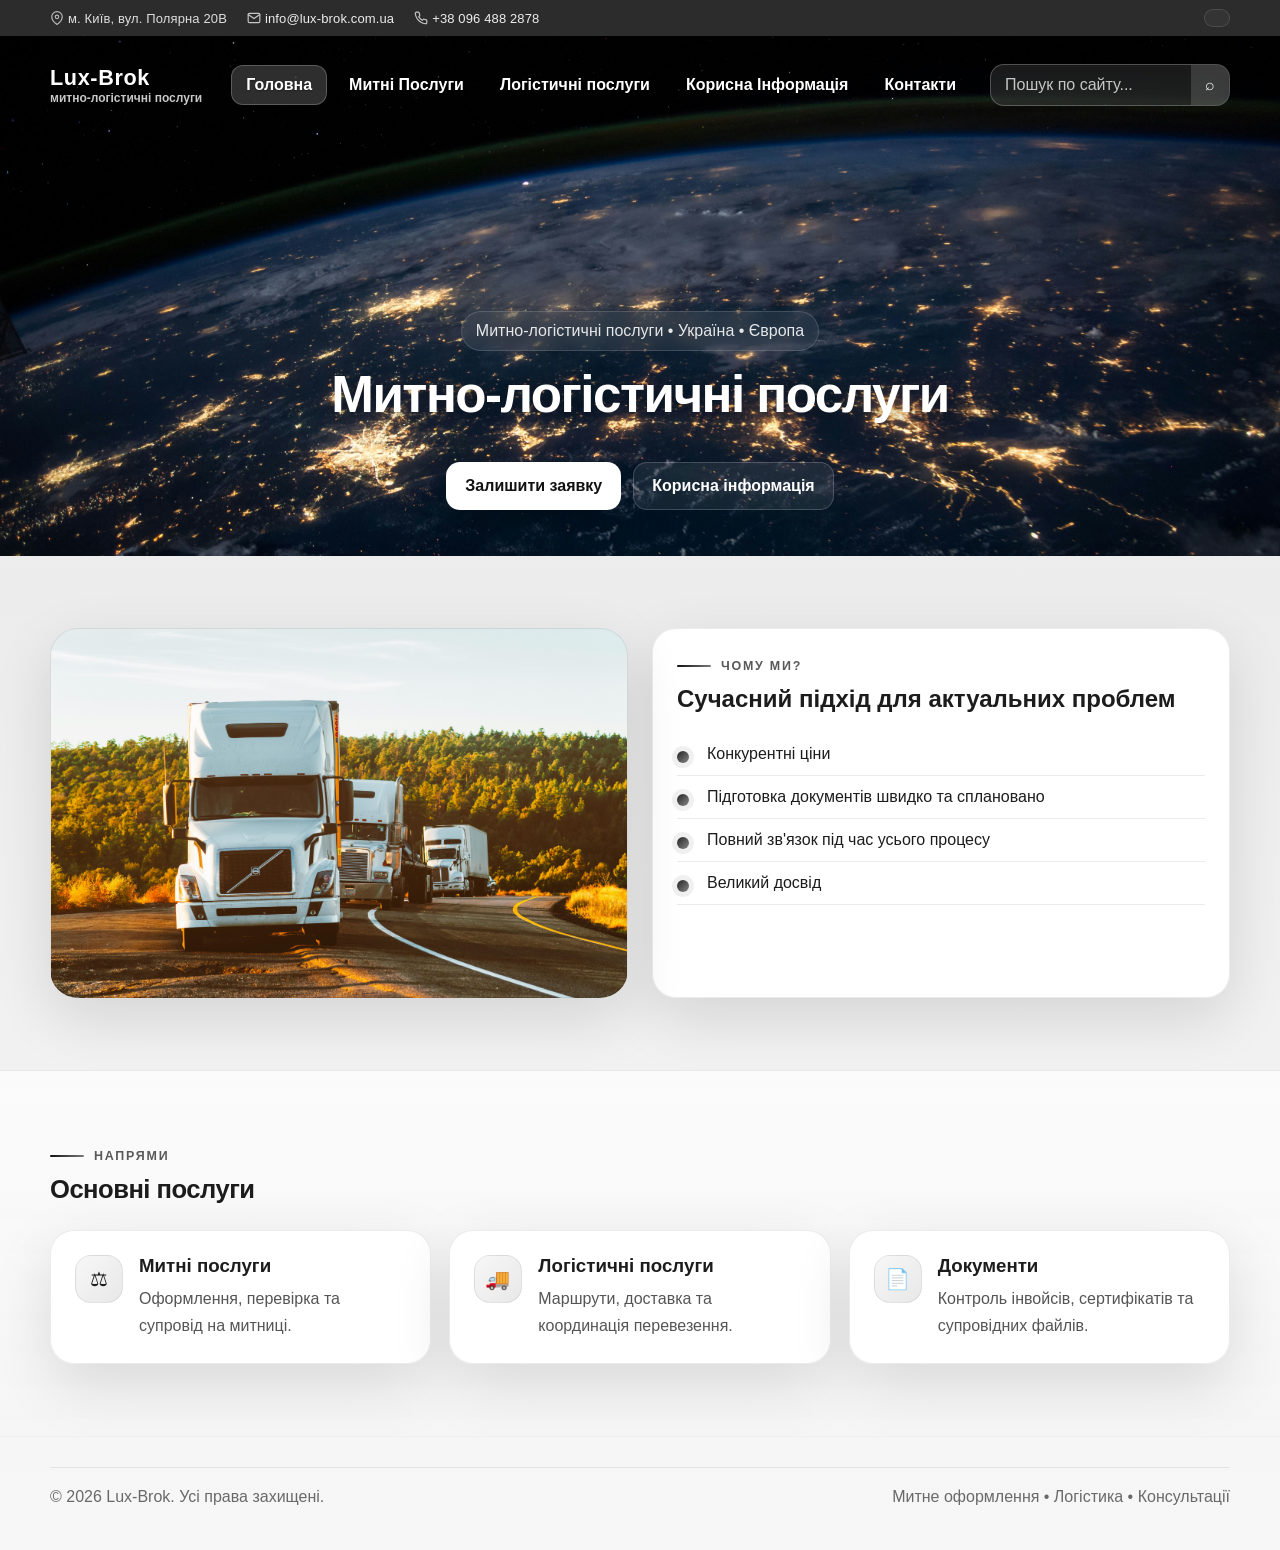
==== index.html @ b7ca9f8e "1" ====
<!doctype html>
<html lang="uk">
<head>
  <meta charset="utf-8">
  <meta name="viewport" content="width=device-width, initial-scale=1">
  <title>Lux-Brok — Головна</title>
  <link rel="stylesheet" href="styles.css">
</head>
<body class="no-scroll">
  <a href="#maincontent" class="skip-link">Перейти до вмісту</a>
  <div class="loader" aria-hidden="true">
    <div class="loader-wrap">
      <div class="loader-ring"></div>
      <div>
        <div style="font-size:1.15rem;font-weight:800;letter-spacing:.06em;">LUX-BROK</div>
        <div style="margin-top:6px;color:rgba(255,255,255,.74)">Завантаження сторінки</div>
      </div>
      <div class="loader-dots" aria-hidden="true"><span></span><span></span><span></span></div>
    </div>
  </div>

  <div class="topbar">
    <div class="container inner">
      <div class="meta">
        <span><svg width="14" height="14" fill="none" stroke="currentColor" stroke-width="2" viewBox="0 0 24 24" stroke-linecap="round" stroke-linejoin="round" style="vertical-align:-2px; margin-right:4px;"><path d="M21 10c0 7-9 13-9 13s-9-6-9-13a9 9 0 0 1 18 0z"></path><circle cx="12" cy="10" r="3"></circle></svg>м. Київ, вул. Полярна 20В</span>
        <a href="mailto:info@lux-brok.com.ua"><svg width="14" height="14" fill="none" stroke="currentColor" stroke-width="2" viewBox="0 0 24 24" stroke-linecap="round" stroke-linejoin="round" style="vertical-align:-2px; margin-right:4px;"><path d="M4 4h16c1.1 0 2 .9 2 2v12c0 1.1-.9 2-2 2H4c-1.1 0-2-.9-2-2V6c0-1.1.9-2 2-2z"></path><polyline points="22,6 12,13 2,6"></polyline></svg>info@lux-brok.com.ua</a>
        <a href="tel:+380964882878"><svg width="14" height="14" fill="none" stroke="currentColor" stroke-width="2" viewBox="0 0 24 24" stroke-linecap="round" stroke-linejoin="round" style="vertical-align:-2px; margin-right:4px;"><path d="M22 16.92v3a2 2 0 0 1-2.18 2 19.79 19.79 0 0 1-8.63-3.07 19.5 19.5 0 0 1-6-6 19.79 19.79 0 0 1-3.07-8.67A2 2 0 0 1 4.11 2h3a2 2 0 0 1 2 1.72 12.84 12.84 0 0 0 .7 2.81 2 2 0 0 1-.45 2.11L8.09 9.91a16 16 0 0 0 6 6l1.27-1.27a2 2 0 0 1 2.11-.45 12.84 12.84 0 0 0 2.81.7A2 2 0 0 1 22 16.92z"></path></svg>+38 096 488 2878</a>
      </div>
      <div class="badge"></div>
    </div>
  </div>

  <header class="site-header">
    <div class="menu-overlay"></div>
    <div class="container nav">
      <a class="brand" href="index.html">
        <span>
          Lux-Brok
          <small>митно-логістичні послуги</small>
        </span>
      </a>

      <div class="mobile-controls">
        <button class="menu-toggle" aria-label="Меню">☰</button>
      </div>

      <nav class="nav-links" aria-label="Головна навігація">
        <button class="menu-close" aria-label="Закрити меню">✕</button>
        
        <div class="search-shell">
          <form class="search-form" role="search" data-site-search aria-label="Пошук по сайту">
            <input data-search-input type="search" placeholder="Пошук по сайту..." aria-label="Пошук по сайту">
            <button type="submit" aria-label="Шукати">⌕</button>
          </form>
          <div class="search-results" data-search-results></div>
        </div>

        <a class="active" href="index.html">Головна</a>
        <a class="" href="customs.html">Митні Послуги</a>
        <a class="" href="logistics.html">Логістичні послуги</a>
        <a class="" href="info.html">Корисна Інформація</a>
        <a class="" href="contacts.html">Контакти</a>

        <div class="mobile-menu-contacts">
          <div class="contact-item">
            <svg width="16" height="16" fill="none" stroke="currentColor" stroke-width="2" viewBox="0 0 24 24"><path d="M21 10c0 7-9 13-9 13s-9-6-9-13a9 9 0 0 1 18 0z"></path><circle cx="12" cy="10" r="3"></circle></svg>
            <span>м. Київ, вул. Полярна 20В</span>
          </div>
          <a href="mailto:info@lux-brok.com.ua" class="contact-item">
            <svg width="16" height="16" fill="none" stroke="currentColor" stroke-width="2" viewBox="0 0 24 24"><path d="M4 4h16c1.1 0 2 .9 2 2v12c0 1.1-.9 2-2 2H4c-1.1 0-2-.9-2-2V6c0-1.1.9-2 2-2z"></path><polyline points="22,6 12,13 2,6"></polyline></svg>
            <span>info@lux-brok.com.ua</span>
          </a>
          <a href="tel:+380964882878" class="contact-item">
            <svg width="16" height="16" fill="none" stroke="currentColor" stroke-width="2" viewBox="0 0 24 24"><path d="M22 16.92v3a2 2 0 0 1-2.18 2 19.79 19.79 0 0 1-8.63-3.07 19.5 19.5 0 0 1-6-6 19.79 19.79 0 0 1-3.07-8.67A2 2 0 0 1 4.11 2h3a2 2 0 0 1 2 1.72 12.84 12.84 0 0 0 .7 2.81 2 2 0 0 1-.45 2.11L8.09 9.91a16 16 0 0 0 6 6l1.27-1.27a2 2 0 0 1 2.11-.45 12.84 12.84 0 0 0 2.81.7A2 2 0 0 1 22 16.92z"></path></svg>
            <span>+38 096 488 2878</span>
          </a>
        </div>
      </nav>
    </div>
  </header>

  <main id="maincontent">
    <section class="hero no-overlay" style="--bg-image: url('images/hero-main.jpg');">
      <div class="container hero-inner">
        <div class="hero-copy reveal">
          <div class="hero-tag">Митно‑логістичні послуги • Україна • Європа</div>
          <h1>Митно‑логістичні послуги</h1>
          <div class="hero-actions">
            <a class="btn primary" href="contacts.html">Залишити заявку</a>
            <a class="btn ghost" href="info.html">Корисна інформація</a>
          </div>
        </div>
      </div>
    </section>
    
    <section class="section">
      <div class="container grid-2">
        <div class="image-panel reveal" style="--bg-image: url('images/panel-why.jpg');" aria-hidden="true"></div>
        <div class="card pad reveal">
          <div class="kicker">Чому ми?</div>
          <h2>Сучасний підхід для актуальних проблем</h2>
          <ul class="list">
            <li>Конкурентні ціни</li>
            <li>Підготовка документів швидко та сплановано</li>
            <li>Повний зв'язок під час усього процесу</li>
            <li>Великий досвід</li>
          </ul>
        </div>
      </div>
    </section>

    <section class="section alt">
      <div class="container">
        <div class="section-head reveal">
          <div>
            <div class="kicker">Напрями</div>
            <h2>Основні послуги</h2>
          </div>
        </div>
        <div class="grid-3 stagger">
          <a href="customs.html" class="card pad">
            <div class="feature">
              <div class="icon">⚖</div>
              <div><h3>Митні послуги</h3><p>Оформлення, перевірка та супровід на митниці.</p></div>
            </div>
          </a>
          <a href="logistics.html" class="card pad">
            <div class="feature">
              <div class="icon">🚚</div>
              <div><h3>Логістичні послуги</h3><p>Маршрути, доставка та координація перевезення.</p></div>
            </div>
          </a>
          <a href="customs.html" class="card pad">
            <div class="feature">
              <div class="icon">📄</div>
              <div><h3>Документи</h3><p>Контроль інвойсів, сертифікатів та супровідних файлів.</p></div>
            </div>
          </a>
        </div>
      </div>
    </section>
  </main>

  <footer class="footer">
    <div class="container inner">
      <div>© <span data-year></span> Lux-Brok. Усі права захищені.</div>
      <div>Митне оформлення • Логістика • Консультації</div>
    </div>
  </footer>
  <script src="script.js"></script>
</body>
</html>
---- styles.css ----
:root{
  --bg:#f1f1f1;
  --bg2:#e7e7e7;
  --surface:rgba(255,255,255,.96);
  --surface-2:rgba(20,20,20,.55);
  --text:#1c1c1c;
  --muted:#6d6d6d;
  --line:rgba(255,255,255,.14);
  --line-dark:rgba(0,0,0,.08);
  --white:#ffffff;
  --black:#111111;
  --gray:#2b2b2b;
  --gray-2:#444444;
  --shadow:0 20px 60px rgba(0,0,0,.12);
  --radius:24px;
  --max:1180px;
}

*{box-sizing:border-box}
html{scroll-behavior:smooth}
body{
  margin:0;
  font-family:Arial,Helvetica,sans-serif;
  color:var(--text);
  background:linear-gradient(180deg,#f6f6f6, #ececec 38%, #f7f7f7 100%);
}
body.no-scroll{overflow:auto}
a{text-decoration:none;color:inherit}
img{max-width:100%;display:block}

.container{
  width:min(var(--max), calc(100% - 32px));
  margin-inline:auto;
}

.skip-link{
  position:absolute;
  left:-999px;
  top:10px;
  background:#fff;
  color:#000;
  padding:10px 14px;
  border-radius:10px;
  z-index:9999;
}
.skip-link:focus{left:12px}

.topbar{
  background:#2c2c2c;
  color:#ededed;
  font-size:13px;
  letter-spacing:.01em;
}
.topbar .inner{
  display:flex;
  justify-content:space-between;
  gap:16px;
  align-items:center;
  padding:9px 0;
  flex-wrap:wrap;
}
.topbar .meta{
  display:flex;
  gap:20px;
  flex-wrap:wrap;
  align-items:center;
}
.topbar .meta span{opacity:.92}
.topbar .meta strong{color:#fff}

.topbar .meta a {
  color: inherit;
  text-decoration: none;
  transition: opacity 0.2s ease;
  display: inline-flex;
  align-items: center;
}
.topbar .meta a:hover {
  opacity: 0.7;
}
.topbar .meta svg {
  opacity: 0.8;
}

.badge{
  display:inline-flex;
  align-items:center;
  gap:8px;
  padding:8px 12px;
  border:1px solid rgba(255,255,255,.12);
  border-radius:999px;
  background:rgba(255,255,255,.04);
}

header.site-header{
  position:absolute;
  top:44px;
  left:0;
  width:100%;
  z-index:30;
}
.nav{
  display:flex;
  align-items:center;
  gap:20px;
  padding:20px 0;
  justify-content: space-between;
}
.brand{
  display:flex;
  align-items:center;
  gap:12px;
  color:#fff;
  font-weight:800;
  letter-spacing:.03em;
  text-shadow:0 1px 3px rgba(0,0,0,.35);
  font-size: 1.35rem;
}
.brand small{
  display:block;
  font-weight:600;
  opacity:.78;
  letter-spacing:0;
  font-size: 0.75rem;
}

.nav-links{
  display:flex;
  gap:8px;
  align-items:center;
  margin-left: auto;
}
.nav-links > a{
  order: 1;
  color:#fff;
  font-weight:700;
  padding:10px 14px;
  border-radius:12px;
  transition:transform .2s ease, background .2s ease, color .2s ease;
  text-shadow:0 1px 2px rgba(0,0,0,.35);
  white-space: nowrap;
}
.nav-links > a:hover{
  background:transparent;
  color:#c7c7c7;
  transform:translateY(-1px);
}
.nav-links > a.active{
  background:rgba(255,255,255,.18);
  border:1px solid rgba(255,255,255,.22);
  color:#fff;
}

.mobile-controls, .menu-close, .menu-overlay, .mobile-menu-contacts { 
  display: none; 
}

/* Десктопний пошук */
.search-shell{
  position:relative;
  order: 2;
  margin-left: 12px;
}
.search-form{
  display:flex;
  align-items:center;
  background:rgba(255,255,255,.10);
  border:1px solid rgba(255,255,255,.24);
  border-radius:14px;
  overflow:hidden;
  backdrop-filter: blur(12px);
}
.search-form input{
  width:200px;
  padding:11px 14px;
  border:0;
  outline:none;
  background:transparent;
  color:#fff;
  font:inherit;
}
.search-form input::placeholder{color:rgba(255,255,255,.75)}
.search-form button{
  border:0;
  background:rgba(255,255,255,.14);
  color:#fff;
  padding:11px 14px;
  cursor:pointer;
  font-size:16px;
}
.search-results{
  position:absolute;
  right:0;
  top:calc(100% + 8px);
  width:min(360px, 86vw);
  background:rgba(18,18,18,.96);
  border:1px solid rgba(255,255,255,.10);
  border-radius:16px;
  box-shadow:var(--shadow);
  overflow:hidden;
  display:none;
}
.search-results a{
  display:block;
  padding:12px 14px;
  color:#fff;
  border-bottom:1px solid rgba(255,255,255,.08);
}
.search-results a span{
  display:block;
  color:rgba(255,255,255,.72);
  font-size:12px;
  margin-top:2px;
}
.search-results a:hover{background:rgba(255,255,255,.08)}


.hero{
  position:relative;
  min-height:520px;
  overflow:hidden;
  color:#fff;
  --bg-image: url("images/hero.png");
  background:
    linear-gradient(90deg, rgba(0,0,0,.45) 0%, rgba(0,0,0,.20) 55%, rgba(0,0,0,.05) 100%),
    var(--bg-image) center/cover no-repeat;
}
.hero::before{
  content:"";
  position:absolute; inset:0;
  background:
    linear-gradient(180deg, rgba(0,0,0,.12), rgba(0,0,0,.26)),
    radial-gradient(circle at 18% 18%, rgba(255,255,255,.08), transparent 18%),
    radial-gradient(circle at 72% 24%, rgba(255,255,255,.08), transparent 16%);
}
.hero.no-overlay {
  background: var(--bg-image) center/cover no-repeat;
}
.hero.no-overlay::before {
  display: none;
}

.hero-inner{
  position:relative;
  min-height:520px;
  display:grid;
  align-items:end;
  padding:86px 0 46px;
}
.hero-copy{
  max-width:840px;
  padding-top:84px;
  margin:0 auto;
  text-align:center;
  display:flex;
  flex-direction:column;
  align-items:center;
}
.hero-tag{
  display:inline-flex;
  align-items:center;
  gap:10px;
  color:rgba(255,255,255,.88);
  background:rgba(255,255,255,.07);
  border:1px solid rgba(255,255,255,.14);
  border-radius:999px;
  padding:10px 14px;
  backdrop-filter: blur(10px);
  margin-bottom:18px;
}
.hero h1{
  margin:0 0 14px;
  font-size:clamp(2rem, 4vw, 4.1rem);
  line-height:1.03;
  letter-spacing:-.03em;
  text-shadow:0 2px 20px rgba(0,0,0,.35);
}
.hero-actions{
  display:flex;
  gap:12px;
  flex-wrap:wrap;
  margin-top:26px;
  justify-content:center;
}
.btn{
  display:inline-flex;
  align-items:center;
  justify-content:center;
  min-height:48px;
  padding:0 18px;
  border-radius:14px;
  font-weight:800;
  border:1px solid rgba(255,255,255,.18);
  transition:transform .2s ease, background .2s ease, box-shadow .2s ease, opacity .2s ease;
}
.btn:hover{transform:translateY(-2px)}
.btn.primary{background:#fff;color:#111;box-shadow:0 14px 30px rgba(0,0,0,.22)}
.btn.ghost{background:rgba(255,255,255,.08);color:#fff}

.breadcrumbs{
  background:#fff;
  border-bottom:1px solid rgba(0,0,0,.06);
}
.breadcrumbs .inner{
  padding:12px 0;
}
.breadcrumbs ol{
  list-style:none;
  display:flex;
  flex-wrap:wrap;
  gap:10px;
  padding:0;
  margin:0;
  color:#7a7a7a;
  font-size:.95rem;
}
.breadcrumbs li{display:flex;align-items:center;gap:10px}
.breadcrumbs li+li::before{
  content:"/";
  color:#b6b6b6;
}
.breadcrumbs a{color:#111}
.breadcrumbs [aria-current="page"]{color:#111;font-weight:700}

.section{
  padding:72px 0;
}
.section.alt{
  background:linear-gradient(180deg, rgba(255,255,255,.72), rgba(245,245,245,.68));
  border-top:1px solid rgba(0,0,0,.05);
  border-bottom:1px solid rgba(0,0,0,.05);
}
.section-head{
  display:flex;
  justify-content:space-between;
  gap:18px;
  align-items:flex-end;
  margin-bottom:26px;
}
.section-head h2{
  margin:0;
  font-size:clamp(1.6rem, 2vw, 2.2rem);
  letter-spacing:-.02em;
}
.section-head p{
  margin:0;
  max-width:64ch;
  color:var(--muted);
  line-height:1.7;
}
.kicker{
  display:inline-flex;
  align-items:center;
  gap:10px;
  color:#595959;
  font-size:.78rem;
  font-weight:800;
  text-transform:uppercase;
  letter-spacing:.14em;
  margin-bottom:12px;
}
.kicker::before{
  content:"";
  width:34px;
  height:2px;
  background:linear-gradient(90deg, #111, #7a7a7a);
  border-radius:99px;
}

.grid-2{display:grid;grid-template-columns:1fr 1fr;gap:24px}
.grid-3{display:grid;grid-template-columns:repeat(3,1fr);gap:18px}

.card{
  background:var(--surface);
  border:1px solid rgba(0,0,0,.08);
  border-radius:var(--radius);
  box-shadow:var(--shadow);
  overflow:hidden;
}
.card.pad{padding:24px}
.card h3,.card h2{margin-top:0}
.card p{line-height:1.7;color:#555}

a.card {
  display: block;
  text-decoration: none;
  color: inherit;
  cursor: pointer;
  transition: transform 0.2s ease, box-shadow 0.2s ease;
}
a.card:hover {
  transform: translateY(-4px);
  box-shadow: 0 24px 64px rgba(0,0,0,.16);
}

.feature{
  display:flex;
  gap:16px;
  align-items:flex-start;
}
.icon{
  width:48px;
  height:48px;
  border-radius:16px;
  display:grid;
  place-items:center;
  background:linear-gradient(135deg, #f7f7f7, #e8e8e8);
  border:1px solid rgba(0,0,0,.07);
  font-size:1.25rem;
  flex:0 0 auto;
}
.feature h3{margin:0 0 8px}
.feature p{margin:0}

.image-panel{
  position:relative;
  min-height:370px;
  border-radius:28px;
  overflow:hidden;
  --bg-image: url("images/hero.png");
  background: var(--bg-image) center/cover no-repeat;
  box-shadow:var(--shadow);
  border:1px solid rgba(0,0,0,.08);
}
.image-panel::after{
  display: none;
}

.list{
  list-style:none;
  padding:0;
  margin:18px 0 0;
}
.list li{
  position:relative;
  padding:12px 0 12px 30px;
  border-bottom:1px solid rgba(0,0,0,.08);
}
.list li::before{
  content:"";
  position:absolute;
  left:0;
  top:18px;
  width:12px;
  height:12px;
  border-radius:50%;
  background:linear-gradient(135deg, #222, #888);
  box-shadow:0 0 0 5px rgba(0,0,0,.06);
}

.timeline{
  display:grid;
  gap:14px;
  margin-top:18px;
}
.step{
  display:grid;
  grid-template-columns:64px 1fr;
  gap:16px;
  padding:18px;
  border-radius:20px;
  background:rgba(255,255,255,.96);
  border:1px solid rgba(0,0,0,.08);
}
.step .num{
  width:58px;
  height:58px;
  border-radius:18px;
  display:grid;
  place-items:center;
  background:linear-gradient(135deg, #111, #555);
  color:#fff;
  font-weight:900;
}
.step h3{margin:0 0 6px}
.step p{margin:0;color:#5b5b5b}

.tabs{
  display:flex;
  flex-wrap:wrap;
  gap:10px;
  margin-bottom:18px;
}
.tab{
  border:1px solid rgba(0,0,0,.10);
  background:#fff;
  border-radius:999px;
  padding:10px 14px;
  font-weight:700;
  cursor:pointer;
}
.tab.active{
  background:#111;
  color:#fff;
  border-color:#111;
}
.tab-panel{display:none}
.tab-panel.active{
  display:block;
  animation:fadeUp .55s ease both;
}

.form{
  display:grid;
  gap:14px;
}
input,textarea,select{
  width:100%;
  font:inherit;
  color:var(--text);
  background:#fff;
  border:1px solid rgba(0,0,0,.12);
  border-radius:16px;
  padding:14px 16px;
  outline:none;
  transition:border-color .2s ease, box-shadow .2s ease, transform .2s ease;
}
input:focus,textarea:focus,select:focus{
  border-color:rgba(0,0,0,.35);
  box-shadow:0 0 0 4px rgba(0,0,0,.08);
}
textarea{min-height:200px;resize:vertical}

.footer{
  padding:30px 0 44px;
  color:#696969;
}
.footer .inner{
  border-top:1px solid rgba(0,0,0,.08);
  padding-top:20px;
  display:flex;
  justify-content:space-between;
  gap:20px;
  flex-wrap:wrap;
}

.loader{
  position:fixed;
  inset:0;
  z-index:9999;
  background:
    radial-gradient(circle at 50% 40%, rgba(255,255,255,.08), transparent 28%),
    linear-gradient(180deg, #070707, #1b1b1b 60%, #0b0b0b);
  display:grid;
  place-items:center;
  transition:opacity .45s ease, visibility .45s ease;
}
.loader.hidden{
  opacity:0;
  visibility:hidden;
}
.loader-wrap{
  display:grid;
  place-items:center;
  gap:18px;
  color:#fff;
  text-align:center;
}
.loader-ring{
  width:92px;
  height:92px;
  position:relative;
  border-radius:50%;
  border:2px solid rgba(255,255,255,.10);
  animation:floaty 2.4s ease-in-out infinite;
}
.loader-ring::before,
.loader-ring::after{
  content:"";
  position:absolute;
  inset:10px;
  border-radius:50%;
  border:4px solid transparent;
}
.loader-ring::before{
  border-top-color:#fff;
  border-right-color:rgba(255,255,255,.8);
  animation:spin 1.1s linear infinite;
}
.loader-ring::after{
  inset:22px;
  border-top-color:rgba(255,255,255,.55);
  border-left-color:rgba(255,255,255,.25);
  animation:spin 1.7s linear reverse infinite;
}
.loader-dots{
  display:flex;
  gap:8px;
  justify-content:center;
}
.loader-dots span{
  width:10px;height:10px;border-radius:50%;
  background:#fff;
  opacity:.18;
  animation:bounce 1.2s infinite ease-in-out;
}
.loader-dots span:nth-child(2){animation-delay:.15s}
.loader-dots span:nth-child(3){animation-delay:.3s}
@keyframes spin{to{transform:rotate(360deg)}}
@keyframes bounce{
  0%,80%,100%{transform:scale(.7); opacity:.22}
  40%{transform:scale(1); opacity:1}
}
@keyframes floaty{
  0%,100%{transform:translateY(0) scale(1)}
  50%{transform:translateY(-6px) scale(1.02)}
}

.reveal{
  opacity:0;
  transform:translateY(22px);
  transition:opacity .7s ease, transform .7s ease;
}
.reveal.visible{
  opacity:1;
  transform:none;
}

.fade-up{animation:fadeUp .7s ease both}
@keyframes fadeUp{
  from{opacity:0; transform:translateY(18px)}
  to{opacity:1; transform:translateY(0)}
}

.stagger > *{
  opacity:0;
  transform:translateY(18px);
  animation:fadeUp .6s ease forwards;
}
.stagger > *:nth-child(1){animation-delay:.05s}
.stagger > *:nth-child(2){animation-delay:.16s}
.stagger > *:nth-child(3){animation-delay:.27s}
.stagger > *:nth-child(4){animation-delay:.38s}
.stagger > *:nth-child(5){animation-delay:.49s}


/* =========================================
   МОБІЛЬНА АДАПТАЦІЯ
   ========================================= */
@media (max-width: 980px){
  header.site-header {
    position: absolute;
    top: 16px;
    z-index: 30;
  }
  .topbar { display: none; }
  
  .nav {
    justify-content: space-between !important;
  }
  
  .brand, .mobile-controls {
    position: relative;
    z-index: 10;
  }

  .mobile-controls {
    display: flex;
    margin-left: auto;
  }
  
  .menu-toggle {
    display: grid;
    background: rgba(255, 255, 255, 0.15);
    border: 1px solid rgba(255, 255, 255, 0.25);
    color: #fff;
    width: 44px;
    height: 44px;
    border-radius: 12px;
    font-size: 22px;
    cursor: pointer;
    place-items: center;
    backdrop-filter: blur(10px);
    padding: 0;
    transition: background 0.2s ease;
  }
  
  .menu-overlay {
    display: block;
    position: fixed;
    inset: 0;
    background: rgba(0,0,0,0.6);
    z-index: 5; 
    opacity: 0;
    visibility: hidden;
    transition: opacity 0.3s ease, visibility 0.3s ease;
  }
  .menu-overlay.active {
    opacity: 1;
    visibility: visible;
  }

  .nav-links {
    position: fixed;
    top: 0;
    right: -320px;
    width: 300px;
    height: 100vh;
    background: rgba(20, 20, 20, 0.98);
    backdrop-filter: blur(20px);
    flex-direction: column;
    align-items: flex-start;
    padding: 80px 24px 32px;
    gap: 12px;
    transition: right 0.4s cubic-bezier(0.4, 0, 0.2, 1);
    z-index: 20; 
    box-shadow: -10px 0 40px rgba(0,0,0,0.5);
    margin: 0;
    pointer-events: auto;
  }
  .nav-links.open {
    right: 0;
  }
  
  /* Пошук у мобільному меню */
  .search-shell {
    order: 1;
    width: 100%;
    margin-left: 0;
    margin-bottom: 12px;
  }
  .search-form {
    width: 100%;
    background: rgba(255, 255, 255, 0.1);
    border: 1px solid rgba(255, 255, 255, 0.2);
    border-radius: 12px;
  }
  .search-form input {
    width: calc(100% - 44px);
    padding: 12px 16px;
    background: transparent;
  }
  
  /* ТУТ: Прибрано сірий квадрат на фоні іконки пошуку в мобільній версії */
  .search-form button {
    width: 44px;
    height: 44px;
    padding: 0;
    background: transparent;
    display: grid;
    place-items: center;
  }

  .search-results {
    width: 100%;
    top: calc(100% + 4px);
  }
  
  .nav-links > a {
    order: 2;
    width: 100%;
    padding: 16px;
    font-size: 1.1rem;
    background: rgba(255,255,255,0.05);
    border: 1px solid rgba(255,255,255,0.05);
  }
  
  .mobile-menu-contacts {
    display: flex;
    order: 3;
    flex-direction: column;
    gap: 16px;
    margin-top: auto;
    border-top: 1px solid rgba(255,255,255,0.1);
    padding-top: 24px;
    width: 100%;
    color: rgba(255, 255, 255, 0.8);
    font-size: 0.95rem;
  }
  .contact-item {
    display: flex;
    align-items: center;
    gap: 12px;
    text-decoration: none;
    color: inherit;
    transition: color 0.2s ease;
  }
  a.contact-item:hover {
    color: #fff;
  }
  .contact-item svg {
    opacity: 0.7;
    flex-shrink: 0;
  }

  .menu-close {
    display: block;
    position: absolute;
    top: 24px;
    right: 24px;
    background: transparent;
    border: none;
    color: #fff;
    font-size: 28px;
    cursor: pointer;
    padding: 0;
  }

  .grid-2, .grid-3 {
    grid-template-columns: 1fr;
    gap: 16px;
  }
  .hero-inner {
    padding-top: 180px;
  }
  .hero h1 {
    font-size: 2.2rem;
  }
  .step {
    grid-template-columns: 48px 1fr;
    padding: 16px;
  }
  .step .num {
    width: 48px;
    height: 48px;
    font-size: 1.1rem;
  }
}

@media (max-width: 600px){
  .tabs {
    flex-wrap: nowrap;
    overflow-x: auto;
    width: calc(100% + 48px);
    margin-left: -24px;
    padding-left: 24px;
    padding-right: 24px;
    padding-bottom: 12px;
    -webkit-overflow-scrolling: touch;
  }
  .tabs::-webkit-scrollbar { display: none; }
}

@media (prefers-reduced-motion: reduce){
  html{scroll-behavior:auto}
  *,*::before,*::after{
    animation:none !important;
    transition:none !important;
  }
}
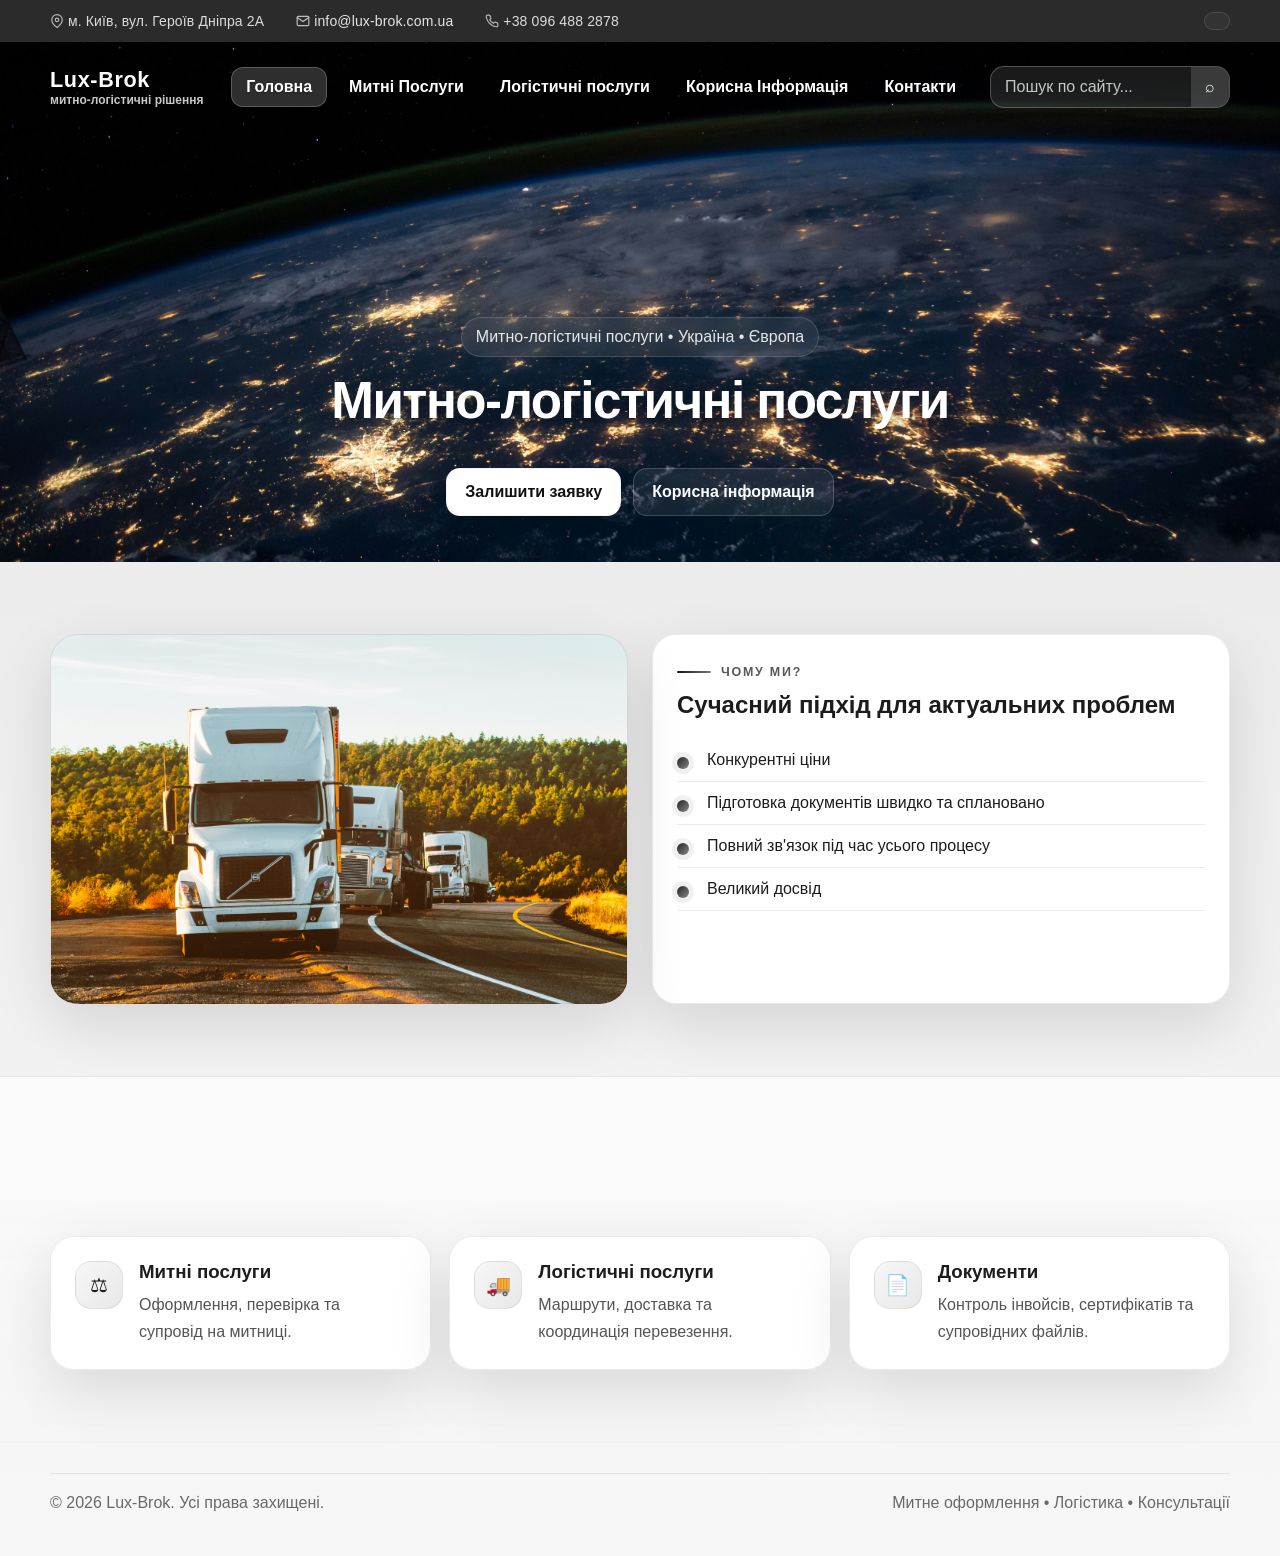
==== commit f1cd1f05: "Оновлено Мобільну Адаптацію сайту." ====
--- a/index.html
+++ b/index.html
@@ -19,12 +19,13 @@
     </div>
   </div>
 
-  <div class="topbar">
+<div class="topbar">
     <div class="container inner">
       <div class="meta">
-        <span><svg width="14" height="14" fill="none" stroke="currentColor" stroke-width="2" viewBox="0 0 24 24" stroke-linecap="round" stroke-linejoin="round" style="vertical-align:-2px; margin-right:4px;"><path d="M21 10c0 7-9 13-9 13s-9-6-9-13a9 9 0 0 1 18 0z"></path><circle cx="12" cy="10" r="3"></circle></svg>м. Київ, вул. Полярна 20В</span>
+        <span><svg width="14" height="14" fill="none" stroke="currentColor" stroke-width="2" viewBox="0 0 24 24" stroke-linecap="round" stroke-linejoin="round" style="vertical-align:-2px; margin-right:4px;"><path d="M21 10c0 7-9 13-9 13s-9-6-9-13a9 9 0 0 1 18 0z"></path><circle cx="12" cy="10" r="3"></circle></svg>м. Київ, вул. Героїв Дніпра 2А</span>
         <a href="mailto:info@lux-brok.com.ua"><svg width="14" height="14" fill="none" stroke="currentColor" stroke-width="2" viewBox="0 0 24 24" stroke-linecap="round" stroke-linejoin="round" style="vertical-align:-2px; margin-right:4px;"><path d="M4 4h16c1.1 0 2 .9 2 2v12c0 1.1-.9 2-2 2H4c-1.1 0-2-.9-2-2V6c0-1.1.9-2 2-2z"></path><polyline points="22,6 12,13 2,6"></polyline></svg>info@lux-brok.com.ua</a>
-        <a href="tel:+380964882878"><svg width="14" height="14" fill="none" stroke="currentColor" stroke-width="2" viewBox="0 0 24 24" stroke-linecap="round" stroke-linejoin="round" style="vertical-align:-2px; margin-right:4px;"><path d="M22 16.92v3a2 2 0 0 1-2.18 2 19.79 19.79 0 0 1-8.63-3.07 19.5 19.5 0 0 1-6-6 19.79 19.79 0 0 1-3.07-8.67A2 2 0 0 1 4.11 2h3a2 2 0 0 1 2 1.72 12.84 12.84 0 0 0 .7 2.81 2 2 0 0 1-.45 2.11L8.09 9.91a16 16 0 0 0 6 6l1.27-1.27a2 2 0 0 1 2.11-.45 12.84 12.84 0 0 0 2.81.7A2 2 0 0 1 22 16.92z"></path></svg>+38 096 488 2878</a>
+        
+        <span class="copy-phone" data-phone="+38 096 488 2878" title="Натисніть, щоб скопіювати"><svg width="14" height="14" fill="none" stroke="currentColor" stroke-width="2" viewBox="0 0 24 24" stroke-linecap="round" stroke-linejoin="round" style="vertical-align:-2px; margin-right:4px;"><path d="M22 16.92v3a2 2 0 0 1-2.18 2 19.79 19.79 0 0 1-8.63-3.07 19.5 19.5 0 0 1-6-6 19.79 19.79 0 0 1-3.07-8.67A2 2 0 0 1 4.11 2h3a2 2 0 0 1 2 1.72 12.84 12.84 0 0 0 .7 2.81 2 2 0 0 1-.45 2.11L8.09 9.91a16 16 0 0 0 6 6l1.27-1.27a2 2 0 0 1 2.11-.45 12.84 12.84 0 0 0 2.81.7A2 2 0 0 1 22 16.92z"></path></svg>+38 096 488 2878</span>
       </div>
       <div class="badge"></div>
     </div>
@@ -36,7 +37,7 @@
       <a class="brand" href="index.html">
         <span>
           Lux-Brok
-          <small>митно-логістичні послуги</small>
+          <small>митно-логістичні рішення</small>
         </span>
       </a>
 
@@ -86,7 +87,11 @@
           <div class="hero-tag">Митно‑логістичні послуги • Україна • Європа</div>
           <h1>Митно‑логістичні послуги</h1>
           <div class="hero-actions">
-            <a class="btn primary" href="contacts.html">Залишити заявку</a>
+            <a class="btn primary desktop-only" href="contacts.html">Залишити заявку</a>
+            <a class="btn primary mobile-only" href="tel:+380964882878">
+              <svg width="18" height="18" fill="none" stroke="currentColor" stroke-width="2" viewBox="0 0 24 24" stroke-linecap="round" stroke-linejoin="round" style="margin-right:6px;"><path d="M22 16.92v3a2 2 0 0 1-2.18 2 19.79 19.79 0 0 1-8.63-3.07 19.5 19.5 0 0 1-6-6 19.79 19.79 0 0 1-3.07-8.67A2 2 0 0 1 4.11 2h3a2 2 0 0 1 2 1.72 12.84 12.84 0 0 0 .7 2.81 2 2 0 0 1-.45 2.11L8.09 9.91a16 16 0 0 0 6 6l1.27-1.27a2 2 0 0 1 2.11-.45 12.84 12.84 0 0 0 2.81.7A2 2 0 0 1 22 16.92z"></path></svg>
+                +38 096 488 2878
+            </a>
             <a class="btn ghost" href="info.html">Корисна інформація</a>
           </div>
         </div>
--- a/styles.css
+++ b/styles.css
@@ -17,19 +17,26 @@
 }
 
 *{box-sizing:border-box}
-html{scroll-behavior:smooth}
+
+html {
+  scroll-behavior:smooth;
+  overflow-x: hidden;
+}
+
 body{
   margin:0;
   font-family:Arial,Helvetica,sans-serif;
   color:var(--text);
   background:linear-gradient(180deg,#f6f6f6, #ececec 38%, #f7f7f7 100%);
-}
+  overflow-x: hidden;
+}
+
 body.no-scroll{overflow:auto}
 a{text-decoration:none;color:inherit}
 img{max-width:100%;display:block}
 
 .container{
-  width:min(var(--max), calc(100% - 32px));
+  width:min(var(--max), calc(100% - 40px));
   margin-inline:auto;
 }
 
@@ -45,10 +52,14 @@
 }
 .skip-link:focus{left:12px}
 
+/* ================================
+   ВЕРХНЯ ПАНЕЛЬ (Topbar)
+   ================================ */
 .topbar{
-  background:#2c2c2c;
-  color:#ededed;
-  font-size:13px;
+  background:#2b2b2b;
+  color:#e5e5e5;
+  font-size:14px;
+  font-weight: 500;
   letter-spacing:.01em;
 }
 .topbar .inner{
@@ -56,26 +67,29 @@
   justify-content:space-between;
   gap:16px;
   align-items:center;
-  padding:9px 0;
+  padding:12px 0;
   flex-wrap:wrap;
 }
 .topbar .meta{
   display:flex;
-  gap:20px;
+  gap:32px;
   flex-wrap:wrap;
   align-items:center;
 }
-.topbar .meta span{opacity:.92}
+.topbar .meta span{opacity:.95}
 .topbar .meta strong{color:#fff}
 
-.topbar .meta a {
+.topbar .meta a,
+.topbar .meta .copy-phone {
   color: inherit;
   text-decoration: none;
-  transition: opacity 0.2s ease;
+  transition: opacity 0.2s ease, color 0.2s ease;
   display: inline-flex;
   align-items: center;
-}
-.topbar .meta a:hover {
+  cursor: pointer;
+}
+.topbar .meta a:hover,
+.topbar .meta .copy-phone:hover {
   opacity: 0.7;
 }
 .topbar .meta svg {
@@ -94,7 +108,7 @@
 
 header.site-header{
   position:absolute;
-  top:44px;
+  top:46px;
   left:0;
   width:100%;
   z-index:30;
@@ -155,7 +169,10 @@
   display: none; 
 }
 
-/* Десктопний пошук */
+.mobile-only {
+  display: none !important;
+}
+
 .search-shell{
   position:relative;
   order: 2;
@@ -294,7 +311,12 @@
   transition:transform .2s ease, background .2s ease, box-shadow .2s ease, opacity .2s ease;
 }
 .btn:hover{transform:translateY(-2px)}
-.btn.primary{background:#fff;color:#111;box-shadow:0 14px 30px rgba(0,0,0,.22)}
+.btn.primary{
+  background:#fff;
+  color:#111;
+  border:1px solid rgba(0,0,0,.05);
+  box-shadow:0 6px 16px rgba(0,0,0,.08);
+}
 .btn.ghost{background:rgba(255,255,255,.08);color:#fff}
 
 .breadcrumbs{
@@ -502,24 +524,33 @@
 
 .form{
   display:grid;
-  gap:14px;
+  gap:16px;
 }
 input,textarea,select{
   width:100%;
   font:inherit;
   color:var(--text);
   background:#fff;
-  border:1px solid rgba(0,0,0,.12);
-  border-radius:16px;
+  border:1px solid #d1d5db;
+  border-radius:12px;
   padding:14px 16px;
   outline:none;
   transition:border-color .2s ease, box-shadow .2s ease, transform .2s ease;
 }
+input::placeholder, textarea::placeholder {
+  color: #9ca3af;
+}
 input:focus,textarea:focus,select:focus{
-  border-color:rgba(0,0,0,.35);
-  box-shadow:0 0 0 4px rgba(0,0,0,.08);
-}
-textarea{min-height:200px;resize:vertical}
+  border-color:#111;
+  box-shadow:0 0 0 1px #111;
+}
+textarea{min-height:140px;resize:vertical}
+
+.form .btn.primary {
+  width: 100%;
+  margin-top: 4px;
+  border-radius: 12px;
+}
 
 .footer{
   padding:30px 0 44px;
@@ -633,7 +664,6 @@
 .stagger > *:nth-child(4){animation-delay:.38s}
 .stagger > *:nth-child(5){animation-delay:.49s}
 
-
 /* =========================================
    МОБІЛЬНА АДАПТАЦІЯ
    ========================================= */
@@ -644,6 +674,9 @@
     z-index: 30;
   }
   .topbar { display: none; }
+  
+  .desktop-only { display: none !important; }
+  .mobile-only { display: inline-flex !important; }
   
   .nav {
     justify-content: space-between !important;
@@ -696,15 +729,17 @@
     right: -320px;
     width: 300px;
     height: 100vh;
-    background: rgba(20, 20, 20, 0.98);
-    backdrop-filter: blur(20px);
+    background: rgba(38, 38, 38, 0.95);
+    backdrop-filter: blur(24px);
+    border-left: 1px solid rgba(255, 255, 255, 0.06); 
+    border-radius: 24px 0 0 24px;
     flex-direction: column;
     align-items: flex-start;
     padding: 80px 24px 32px;
     gap: 12px;
     transition: right 0.4s cubic-bezier(0.4, 0, 0.2, 1);
     z-index: 20; 
-    box-shadow: -10px 0 40px rgba(0,0,0,0.5);
+    box-shadow: -15px 0 40px rgba(0,0,0,0.35);
     margin: 0;
     pointer-events: auto;
   }
@@ -712,7 +747,6 @@
     right: 0;
   }
   
-  /* Пошук у мобільному меню */
   .search-shell {
     order: 1;
     width: 100%;
@@ -721,17 +755,15 @@
   }
   .search-form {
     width: 100%;
-    background: rgba(255, 255, 255, 0.1);
-    border: 1px solid rgba(255, 255, 255, 0.2);
-    border-radius: 12px;
+    background: rgba(255, 255, 255, 0.08); 
+    border: 1px solid rgba(255, 255, 255, 0.12);
+    border-radius: 14px;
   }
   .search-form input {
     width: calc(100% - 44px);
     padding: 12px 16px;
     background: transparent;
   }
-  
-  /* ТУТ: Прибрано сірий квадрат на фоні іконки пошуку в мобільній версії */
   .search-form button {
     width: 44px;
     height: 44px;
@@ -740,7 +772,6 @@
     display: grid;
     place-items: center;
   }
-
   .search-results {
     width: 100%;
     top: calc(100% + 4px);
@@ -749,10 +780,11 @@
   .nav-links > a {
     order: 2;
     width: 100%;
-    padding: 16px;
-    font-size: 1.1rem;
-    background: rgba(255,255,255,0.05);
-    border: 1px solid rgba(255,255,255,0.05);
+    padding: 14px 18px; 
+    font-size: 1.05rem;
+    background: rgba(255, 255, 255, 0.05); 
+    border: 1px solid rgba(255, 255, 255, 0.04);
+    border-radius: 14px; 
   }
   
   .mobile-menu-contacts {
@@ -796,15 +828,29 @@
     padding: 0;
   }
 
+  .section {
+    padding: 50px 0;
+  }
   .grid-2, .grid-3 {
     grid-template-columns: 1fr;
     gap: 16px;
   }
+  .card.pad {
+    padding: 20px;
+  }
   .hero-inner {
-    padding-top: 180px;
+    padding-top: 160px;
+    padding-bottom: 40px;
+    min-height: auto;
+  }
+  .hero {
+    min-height: 480px;
   }
   .hero h1 {
     font-size: 2.2rem;
+  }
+  .image-panel {
+    min-height: 240px;
   }
   .step {
     grid-template-columns: 48px 1fr;
@@ -821,10 +867,10 @@
   .tabs {
     flex-wrap: nowrap;
     overflow-x: auto;
-    width: calc(100% + 48px);
-    margin-left: -24px;
-    padding-left: 24px;
-    padding-right: 24px;
+    width: calc(100% + 40px);
+    margin-left: -20px;
+    padding-left: 20px;
+    padding-right: 20px;
     padding-bottom: 12px;
     -webkit-overflow-scrolling: touch;
   }
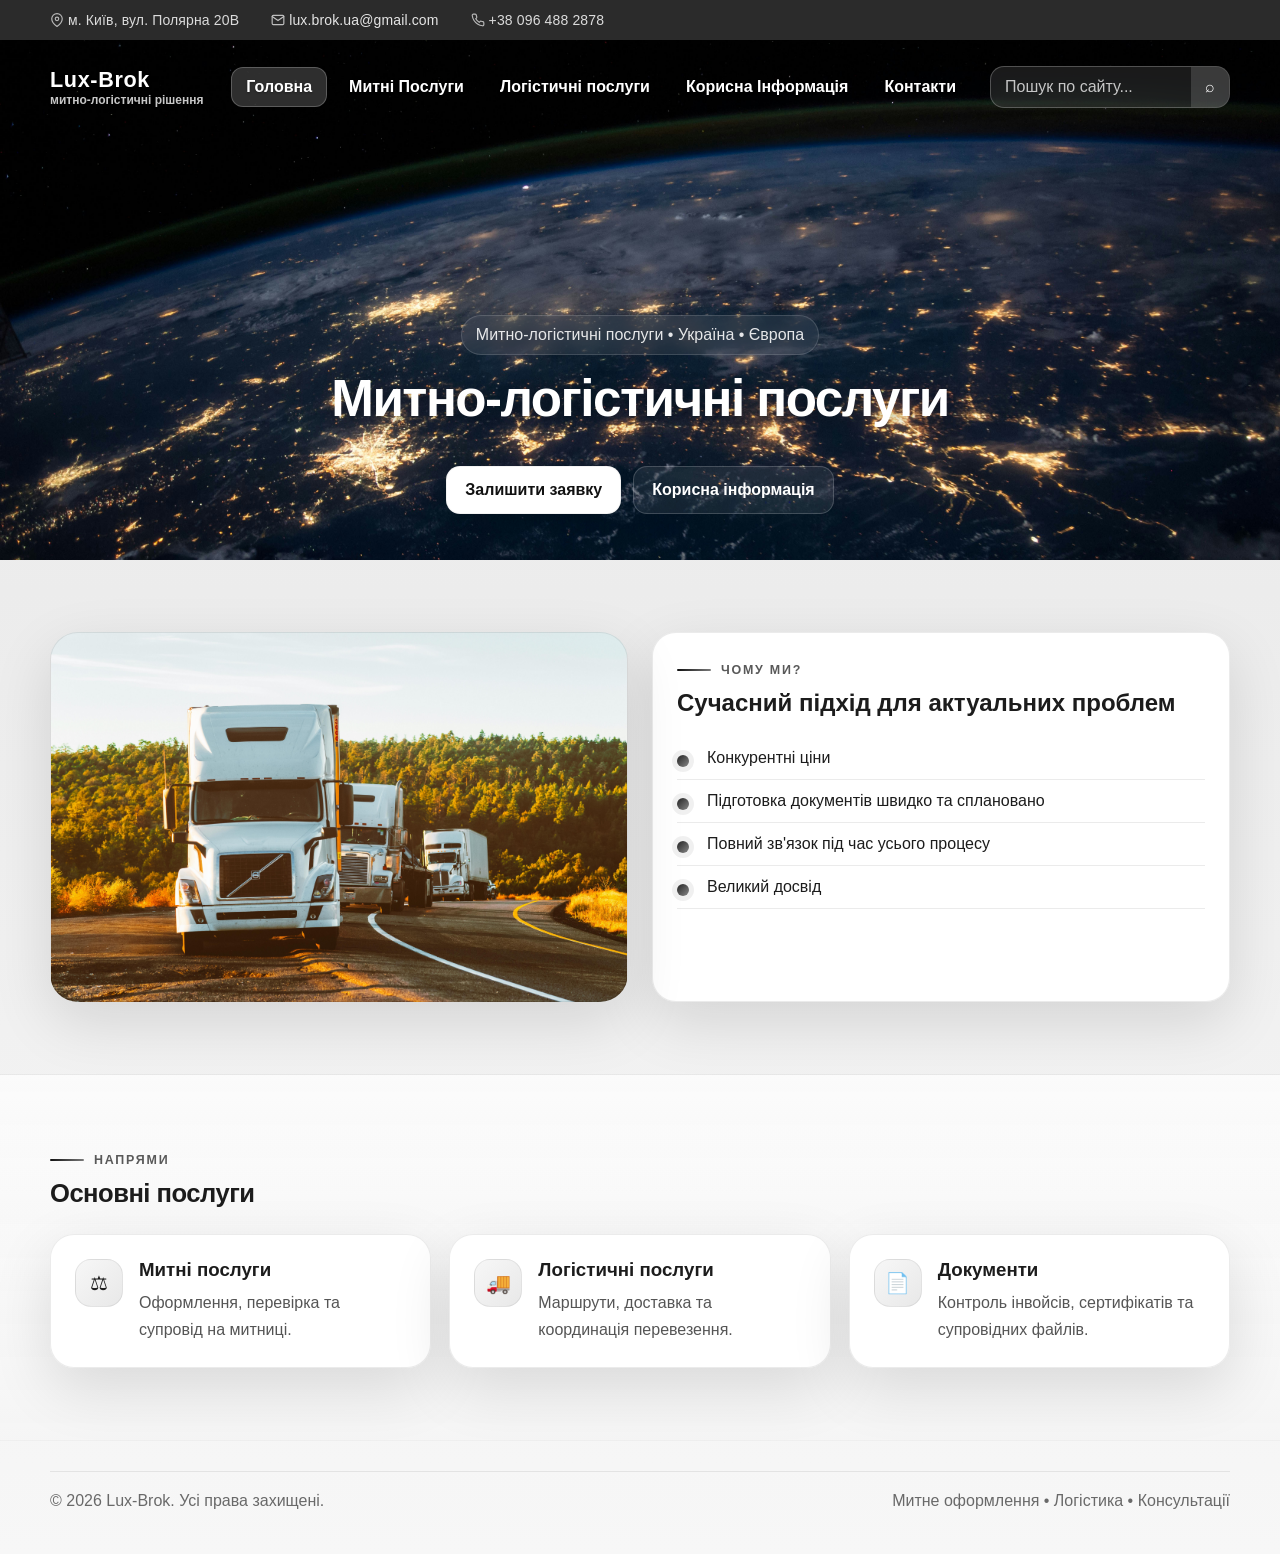
==== commit 17d733eb: "Оновлено Headbar, актуалізація Пошти" ====
--- a/index.html
+++ b/index.html
@@ -19,15 +19,13 @@
     </div>
   </div>
 
-<div class="topbar">
+  <div class="topbar">
     <div class="container inner">
       <div class="meta">
-        <span><svg width="14" height="14" fill="none" stroke="currentColor" stroke-width="2" viewBox="0 0 24 24" stroke-linecap="round" stroke-linejoin="round" style="vertical-align:-2px; margin-right:4px;"><path d="M21 10c0 7-9 13-9 13s-9-6-9-13a9 9 0 0 1 18 0z"></path><circle cx="12" cy="10" r="3"></circle></svg>м. Київ, вул. Героїв Дніпра 2А</span>
-        <a href="mailto:info@lux-brok.com.ua"><svg width="14" height="14" fill="none" stroke="currentColor" stroke-width="2" viewBox="0 0 24 24" stroke-linecap="round" stroke-linejoin="round" style="vertical-align:-2px; margin-right:4px;"><path d="M4 4h16c1.1 0 2 .9 2 2v12c0 1.1-.9 2-2 2H4c-1.1 0-2-.9-2-2V6c0-1.1.9-2 2-2z"></path><polyline points="22,6 12,13 2,6"></polyline></svg>info@lux-brok.com.ua</a>
-        
+        <span><svg width="14" height="14" fill="none" stroke="currentColor" stroke-width="2" viewBox="0 0 24 24" stroke-linecap="round" stroke-linejoin="round" style="vertical-align:-2px; margin-right:4px;"><path d="M21 10c0 7-9 13-9 13s-9-6-9-13a9 9 0 0 1 18 0z"></path><circle cx="12" cy="10" r="3"></circle></svg>м. Київ, вул. Полярна 20В</span>
+        <a href="mailto:lux.brok.ua@gmail.com"><svg width="14" height="14" fill="none" stroke="currentColor" stroke-width="2" viewBox="0 0 24 24" stroke-linecap="round" stroke-linejoin="round" style="vertical-align:-2px; margin-right:4px;"><path d="M4 4h16c1.1 0 2 .9 2 2v12c0 1.1-.9 2-2 2H4c-1.1 0-2-.9-2-2V6c0-1.1.9-2 2-2z"></path><polyline points="22,6 12,13 2,6"></polyline></svg>lux.brok.ua@gmail.com</a>
         <span class="copy-phone" data-phone="+38 096 488 2878" title="Натисніть, щоб скопіювати"><svg width="14" height="14" fill="none" stroke="currentColor" stroke-width="2" viewBox="0 0 24 24" stroke-linecap="round" stroke-linejoin="round" style="vertical-align:-2px; margin-right:4px;"><path d="M22 16.92v3a2 2 0 0 1-2.18 2 19.79 19.79 0 0 1-8.63-3.07 19.5 19.5 0 0 1-6-6 19.79 19.79 0 0 1-3.07-8.67A2 2 0 0 1 4.11 2h3a2 2 0 0 1 2 1.72 12.84 12.84 0 0 0 .7 2.81 2 2 0 0 1-.45 2.11L8.09 9.91a16 16 0 0 0 6 6l1.27-1.27a2 2 0 0 1 2.11-.45 12.84 12.84 0 0 0 2.81.7A2 2 0 0 1 22 16.92z"></path></svg>+38 096 488 2878</span>
       </div>
-      <div class="badge"></div>
     </div>
   </div>
 
@@ -67,9 +65,9 @@
             <svg width="16" height="16" fill="none" stroke="currentColor" stroke-width="2" viewBox="0 0 24 24"><path d="M21 10c0 7-9 13-9 13s-9-6-9-13a9 9 0 0 1 18 0z"></path><circle cx="12" cy="10" r="3"></circle></svg>
             <span>м. Київ, вул. Полярна 20В</span>
           </div>
-          <a href="mailto:info@lux-brok.com.ua" class="contact-item">
+          <a href="mailto:lux.brok.ua@gmail.com" class="contact-item">
             <svg width="16" height="16" fill="none" stroke="currentColor" stroke-width="2" viewBox="0 0 24 24"><path d="M4 4h16c1.1 0 2 .9 2 2v12c0 1.1-.9 2-2 2H4c-1.1 0-2-.9-2-2V6c0-1.1.9-2 2-2z"></path><polyline points="22,6 12,13 2,6"></polyline></svg>
-            <span>info@lux-brok.com.ua</span>
+            <span>lux.brok.ua@gmail.com</span>
           </a>
           <a href="tel:+380964882878" class="contact-item">
             <svg width="16" height="16" fill="none" stroke="currentColor" stroke-width="2" viewBox="0 0 24 24"><path d="M22 16.92v3a2 2 0 0 1-2.18 2 19.79 19.79 0 0 1-8.63-3.07 19.5 19.5 0 0 1-6-6 19.79 19.79 0 0 1-3.07-8.67A2 2 0 0 1 4.11 2h3a2 2 0 0 1 2 1.72 12.84 12.84 0 0 0 .7 2.81 2 2 0 0 1-.45 2.11L8.09 9.91a16 16 0 0 0 6 6l1.27-1.27a2 2 0 0 1 2.11-.45 12.84 12.84 0 0 0 2.81.7A2 2 0 0 1 22 16.92z"></path></svg>
@@ -88,10 +86,12 @@
           <h1>Митно‑логістичні послуги</h1>
           <div class="hero-actions">
             <a class="btn primary desktop-only" href="contacts.html">Залишити заявку</a>
+            
             <a class="btn primary mobile-only" href="tel:+380964882878">
               <svg width="18" height="18" fill="none" stroke="currentColor" stroke-width="2" viewBox="0 0 24 24" stroke-linecap="round" stroke-linejoin="round" style="margin-right:6px;"><path d="M22 16.92v3a2 2 0 0 1-2.18 2 19.79 19.79 0 0 1-8.63-3.07 19.5 19.5 0 0 1-6-6 19.79 19.79 0 0 1-3.07-8.67A2 2 0 0 1 4.11 2h3a2 2 0 0 1 2 1.72 12.84 12.84 0 0 0 .7 2.81 2 2 0 0 1-.45 2.11L8.09 9.91a16 16 0 0 0 6 6l1.27-1.27a2 2 0 0 1 2.11-.45 12.84 12.84 0 0 0 2.81.7A2 2 0 0 1 22 16.92z"></path></svg>
-                +38 096 488 2878
+              +38 096 488 2878
             </a>
+
             <a class="btn ghost" href="info.html">Корисна інформація</a>
           </div>
         </div>
--- a/styles.css
+++ b/styles.css
@@ -94,16 +94,6 @@
 }
 .topbar .meta svg {
   opacity: 0.8;
-}
-
-.badge{
-  display:inline-flex;
-  align-items:center;
-  gap:8px;
-  padding:8px 12px;
-  border:1px solid rgba(255,255,255,.12);
-  border-radius:999px;
-  background:rgba(255,255,255,.04);
 }
 
 header.site-header{
@@ -772,6 +762,7 @@
     display: grid;
     place-items: center;
   }
+
   .search-results {
     width: 100%;
     top: calc(100% + 4px);
